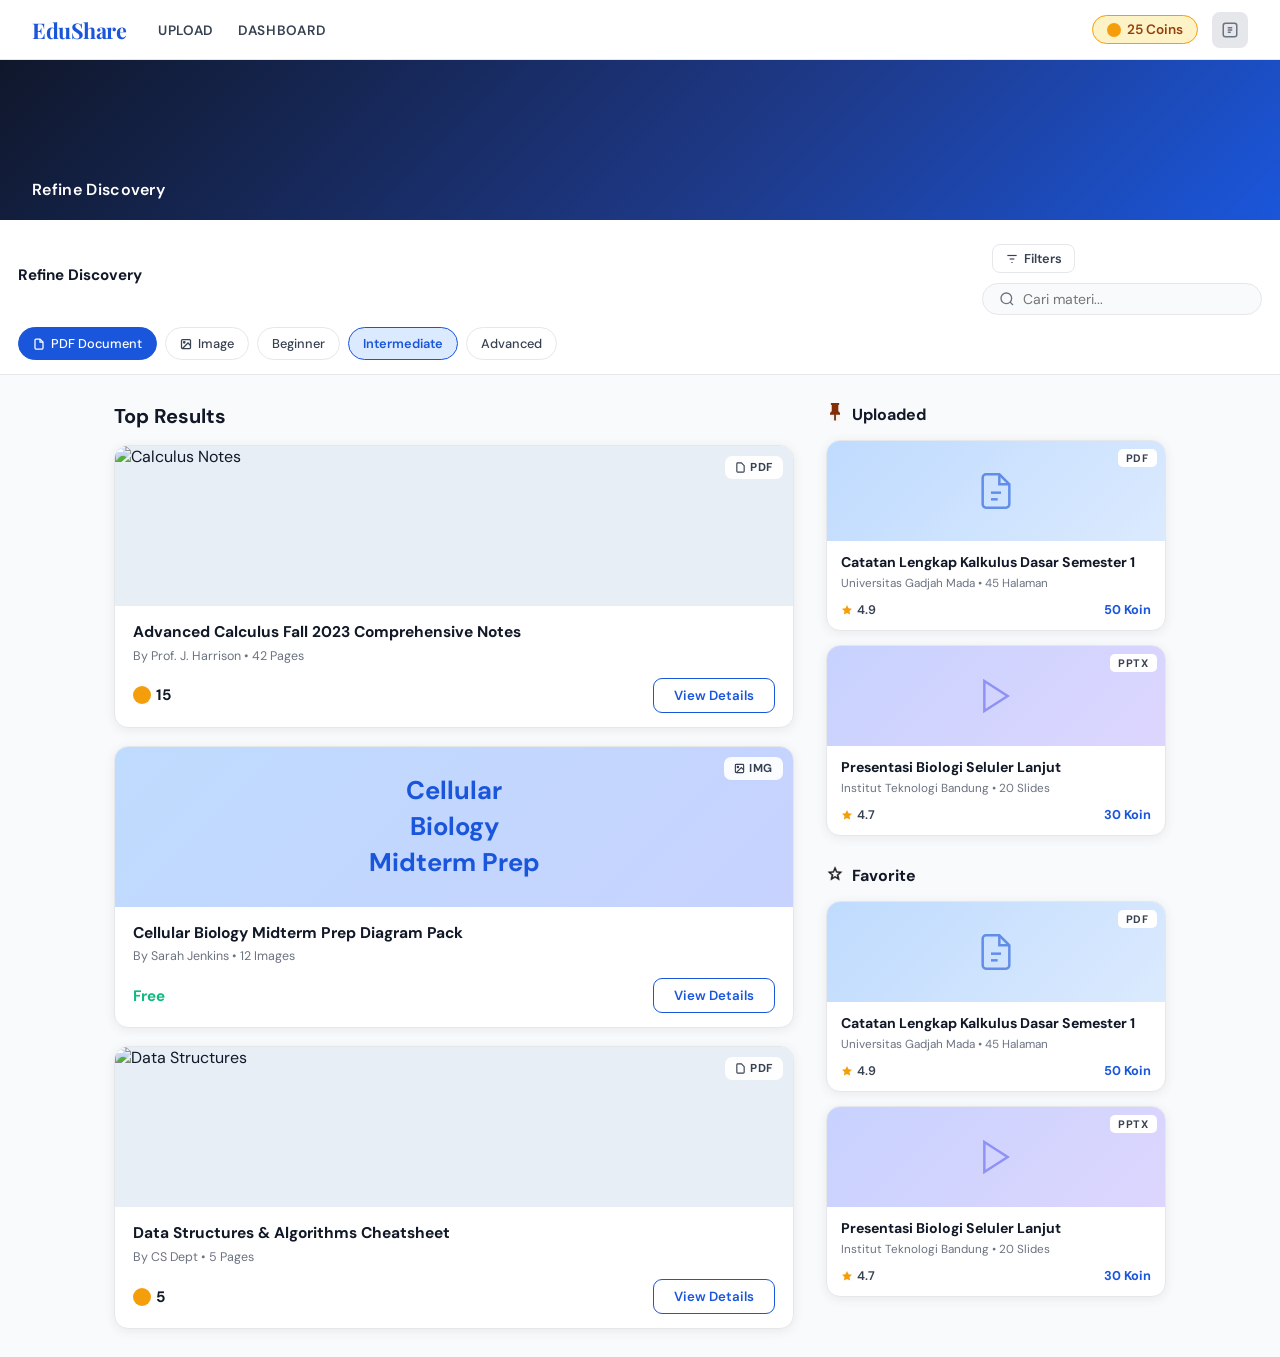
==== index.html @ bce912f8 "fixing file structure" ====
<!DOCTYPE html>
<html lang="id">
<head>
  <meta charset="UTF-8" />
  <meta name="viewport" content="width=device-width, initial-scale=1.0"/>
  <title>EduShare</title>
  <link href="https://fonts.googleapis.com/css2?family=DM+Sans:wght@400;500;600;700&family=Playfair+Display:wght@700&display=swap" rel="stylesheet"/>
  <link rel="stylesheet" href="./style/style.css"/>
  <script src="./script/main.js" defer></script>
</head>
<body>

<!--DESKTOP NAV-->

<nav class="desktop-nav">
  <span class="nav-logo">EduShare</span>
  <ul class="nav-links">
    <li><a href="upload.html">Upload</a></li>
    <li><a href="index.html">Dashboard</a></li>
  </ul>
  <div class="nav-right">
    <a href="topup.html" class="coin-badge text-decor-none">
        <div class="coin-dot"></div>
        <span id="nav-coins">25 Coins</span>
    </a>
    <div class="avatar">
      <svg width="18" height="18" fill="none" stroke="#6b7280" stroke-width="2" viewBox="0 0 24 24">
        <rect x="3" y="3" width="18" height="18" rx="3"/>
        <line x1="9" y1="9" x2="15" y2="9"/>
        <line x1="9" y1="12" x2="15" y2="12"/>
        <line x1="9" y1="15" x2="13" y2="15"/>
      </svg>
    </div>
  </div>
</nav>

<!--MOBILE HEADER-->
<header class="mobile-header">
  <span class="nav-logo">EduShare</span>
  <div class="coin-badge">
    <div class="coin-dot"></div>
    25 Coins
  </div>
</header>

<!--MOBILE SEARCH BAR-->
<div class="mobile-search-wrap">
  <div class="mobile-search-bar">
    <svg width="16" height="16" fill="none" stroke="currentColor" stroke-width="2" viewBox="0 0 24 24">
      <circle cx="11" cy="11" r="8"/><line x1="21" y1="21" x2="16.65" y2="16.65"/>
    </svg>
    <input type="text" placeholder="Search for notes, past papers, textbooks..." id="mobileSearch"/>
    <button class="search-go-btn" aria-label="Go">
      <svg width="16" height="16" fill="none" stroke="currentColor" stroke-width="2.5" viewBox="0 0 24 24">
        <line x1="5" y1="12" x2="19" y2="12"/>
        <polyline points="12 5 19 12 12 19"/>
      </svg>
    </button>
  </div>
</div>

<!-- HERO (desktop only)-->
<div class="hero desktop-only">
  <div class="hero-overlay"></div>
  <div class="hero-content">
    <h2>Refine Discovery</h2>
  </div>
</div>

<!--REFINE / FILTER SECTION-->
<div class="refine-section">
  <div class="refine-header">
    <span class="refine-title">Refine Discovery</span>
    <div class="flex-row">
      <button class="filters-btn m-10" id="filterToggleBtn" data-active="false">
        <svg width="14" height="14" fill="none" stroke="currentColor" stroke-width="2" viewBox="0 0 24 24">
          <line x1="4" y1="6" x2="20" y2="6"/>
          <line x1="8" y1="12" x2="16" y2="12"/>
          <line x1="11" y1="18" x2="13" y2="18"/>
        </svg>
        Filters
      </button>
      <div class="search-bar">
        <svg width="16" height="16" fill="none" stroke="currentColor" stroke-width="2" viewBox="0 0 24 24">
          <circle cx="11" cy="11" r="8"/><line x1="21" y1="21" x2="16.65" y2="16.65"/>
        </svg>
        <input type="text" placeholder="Cari materi..." id="desktopSearch"/>
      </div>
    </div>
  </div>
  <div class="filter-pills-wrap">
    <div class="filter-pills" id="filterPills">
      <button class="pill pill-filled" data-filter="pdf">
        <svg width="12" height="12" fill="none" stroke="currentColor" stroke-width="2.5" viewBox="0 0 24 24">
          <path d="M14 2H6a2 2 0 0 0-2 2v16a2 2 0 0 0 2 2h12a2 2 0 0 0 2-2V8z"/>
          <polyline points="14 2 14 8 20 8"/>
        </svg>
        PDF Document
      </button>
      <button class="pill pill-outline" data-filter="image">
        <svg width="12" height="12" fill="none" stroke="currentColor" stroke-width="2.5" viewBox="0 0 24 24">
          <rect x="3" y="3" width="18" height="18" rx="2"/>
          <circle cx="8.5" cy="8.5" r="1.5"/>
          <polyline points="21 15 16 10 5 21"/>
        </svg>
        Image
      </button>
      <button class="pill pill-outline" data-filter="beginner">Beginner</button>
      <button class="pill pill-active-outline" data-filter="intermediate">Intermediate</button>
      <button class="pill pill-outline" data-filter="advanced">Advanced</button>
    </div>
  </div>
</div>

<!--MAIN LAYOUT-->

<div class="layout">

  <!-- Main Results -->
  <div class="results-col">
    <h1 class="section-title">Top Results</h1>

    <div class="cards" id="cardsContainer">

      <!-- Card 1 -->
      <div class="card" data-type="pdf" data-level="intermediate">
        <div class="card-thumb">
          <img src="https://images.unsplash.com/photo-1635070041078-e363dbe005cb?w=600&q=60" alt="Calculus Notes"/>
          <span class="card-type-badge">
            <svg width="11" height="11" fill="none" stroke="currentColor" stroke-width="2.5" viewBox="0 0 24 24">
              <path d="M14 2H6a2 2 0 0 0-2 2v16a2 2 0 0 0 2 2h12a2 2 0 0 0 2-2V8z"/>
            </svg>
            PDF
          </span>
        </div>
        <div class="card-body">
          <div class="card-title">Advanced Calculus Fall 2023 Comprehensive Notes</div>
          <div class="card-meta">By Prof. J. Harrison • 42 Pages</div>
          <div class="card-footer">
            <div class="price-tag"><div class="dot"></div> 15</div>
            <button class="btn-view" onclick="viewDetail(this, 'Advanced Calculus Fall 2023 Comprehensive Notes')">View Details</button>
          </div>
        </div>
      </div>

      <!-- Card 2 -->
      <div class="card" data-type="image" data-level="beginner">
        <div class="card-thumb">
          <div class="card-thumb-placeholder">
            Cellular<br/>Biology<br/>Midterm Prep
          </div>
          <span class="card-type-badge">
            <svg width="11" height="11" fill="none" stroke="currentColor" stroke-width="2.5" viewBox="0 0 24 24">
              <rect x="3" y="3" width="18" height="18" rx="2"/>
              <circle cx="8.5" cy="8.5" r="1.5"/>
              <polyline points="21 15 16 10 5 21"/>
            </svg>
            IMG
          </span>
        </div>
        <div class="card-body">
          <div class="card-title">Cellular Biology Midterm Prep Diagram Pack</div>
          <div class="card-meta">By Sarah Jenkins • 12 Images</div>
          <div class="card-footer">
            <div class="price-free">Free</div>
            <button class="btn-view" onclick="viewDetail(this, 'Cellular Biology Midterm Prep Diagram Pack')">View Details</button>
          </div>
        </div>
      </div>

      <div class="card" data-type="pdf" data-level="advanced">
        <div class="card-thumb">
          <img src="https://images.unsplash.com/photo-1542903660-eedba2cda473?w=600&q=60" alt="Data Structures"/>
          <span class="card-type-badge">
            <svg width="11" height="11" fill="none" stroke="currentColor" stroke-width="2.5" viewBox="0 0 24 24">
              <path d="M14 2H6a2 2 0 0 0-2 2v16a2 2 0 0 0 2 2h12a2 2 0 0 0 2-2V8z"/>
            </svg>
            PDF
          </span>
        </div>
        <div class="card-body">
          <div class="card-title">Data Structures &amp; Algorithms Cheatsheet</div>
          <div class="card-meta">By CS Dept • 5 Pages</div>
          <div class="card-footer">
            <div class="price-tag"><div class="dot"></div> 5</div>
            <button class="btn-view" onclick="viewDetail(this, 'Data Structures & Algorithms Cheatsheet')">View Details</button>
          </div>
        </div>
      </div>

    </div>
  </div>

  <!-- Sidebar (desktop only) -->
  <div class="sidebar">

    <div> 
      <div class="sidebar-section-title"><span class="pin-icon"><img src="../img/pin.jpeg" alt="image icon"></span> Uploaded</div>
      <div class="sidebar-cards">

        <div class="s-card">
          <div class="s-card-thumb">
            <svg width="40" height="40" fill="none" stroke="currentColor" stroke-width="1.5" viewBox="0 0 24 24">
              <path d="M14 2H6a2 2 0 0 0-2 2v16a2 2 0 0 0 2 2h12a2 2 0 0 0 2-2V8z"/>
              <polyline points="14 2 14 8 20 8"/>
              <line x1="9" y1="13" x2="15" y2="13"/><line x1="9" y1="17" x2="13" y2="17"/>
            </svg>
            <span class="s-card-badge">PDF</span>
          </div>
          <div class="s-card-body">
            <div class="s-card-title">Catatan Lengkap Kalkulus Dasar Semester 1</div>
            <div class="s-card-meta">Universitas Gadjah Mada • 45 Halaman</div>
            <div class="s-card-footer">
              <div class="star-rating">
                <svg width="12" height="12" fill="currentColor" viewBox="0 0 24 24"><path d="M12 2l3.09 6.26L22 9.27l-5 4.87 1.18 6.88L12 17.77l-6.18 3.25L7 14.14 2 9.27l6.91-1.01L12 2z"/></svg>
                4.9
              </div>
              <span class="koin-price">50 Koin</span>
            </div>
          </div>
        </div>

        <div class="s-card">
          <div class="s-card-thumb" style="background:linear-gradient(135deg,#c7d2fe,#ddd6fe)">
            <svg width="40" height="40" fill="none" stroke="#6366f1" stroke-width="1.5" viewBox="0 0 24 24">
              <polygon points="5 3 19 12 5 21 5 3"/>
            </svg>
            <span class="s-card-badge">PPTX</span>
          </div>
          <div class="s-card-body">
            <div class="s-card-title">Presentasi Biologi Seluler Lanjut</div>
            <div class="s-card-meta">Institut Teknologi Bandung • 20 Slides</div>
            <div class="s-card-footer">
              <div class="star-rating">
                <svg width="12" height="12" fill="currentColor" viewBox="0 0 24 24"><path d="M12 2l3.09 6.26L22 9.27l-5 4.87 1.18 6.88L12 17.77l-6.18 3.25L7 14.14 2 9.27l6.91-1.01L12 2z"/></svg>
                4.7
              </div>
              <span class="koin-price">30 Koin</span>
            </div>
          </div>
        </div>

      </div>
    </div>

    <div>
      <div class="sidebar-section-title"><span class="star-icon">
        <img src="../img/star.png" alt="star">
      </span> Favorite</div>
      <div class="sidebar-cards">

        <div class="s-card">
          <div class="s-card-thumb">
            <svg width="40" height="40" fill="none" stroke="currentColor" stroke-width="1.5" viewBox="0 0 24 24">
              <path d="M14 2H6a2 2 0 0 0-2 2v16a2 2 0 0 0 2 2h12a2 2 0 0 0 2-2V8z"/>
              <polyline points="14 2 14 8 20 8"/>
              <line x1="9" y1="13" x2="15" y2="13"/><line x1="9" y1="17" x2="13" y2="17"/>
            </svg>
            <span class="s-card-badge">PDF</span>
          </div>
          <div class="s-card-body">
            <div class="s-card-title">Catatan Lengkap Kalkulus Dasar Semester 1</div>
            <div class="s-card-meta">Universitas Gadjah Mada • 45 Halaman</div>
            <div class="s-card-footer">
              <div class="star-rating">
                <svg width="12" height="12" fill="currentColor" viewBox="0 0 24 24"><path d="M12 2l3.09 6.26L22 9.27l-5 4.87 1.18 6.88L12 17.77l-6.18 3.25L7 14.14 2 9.27l6.91-1.01L12 2z"/></svg>
                4.9
              </div>
              <span class="koin-price">50 Koin</span>
            </div>
          </div>
        </div>

        <div class="s-card" data-product>
          <div class="s-card-thumb" style="background:linear-gradient(135deg,#c7d2fe,#ddd6fe)">
            <svg width="40" height="40" fill="none" stroke="#6366f1" stroke-width="1.5" viewBox="0 0 24 24">
              <polygon points="5 3 19 12 5 21 5 3"/>
            </svg>
            <span class="s-card-badge">PPTX</span>
          </div>
          <div class="s-card-body">
            <div class="s-card-title">Presentasi Biologi Seluler Lanjut</div>
            <div class="s-card-meta">Institut Teknologi Bandung • 20 Slides</div>
            <div class="s-card-footer">
              <div class="star-rating">
                <svg width="12" height="12" fill="currentColor" viewBox="0 0 24 24"><path d="M12 2l3.09 6.26L22 9.27l-5 4.87 1.18 6.88L12 17.77l-6.18 3.25L7 14.14 2 9.27l6.91-1.01L12 2z"/></svg>
                4.7
              </div>
              <span class="koin-price">30 Koin</span>
            </div>
          </div>
        </div>

      </div>
    </div>

  </div>
</div>

<!--MOBILE BOTTOM NAV-->
<nav class="bottom-nav">
  <button class="bottom-nav-btn active" aria-label="Home">
    <svg width="22" height="22" fill="none" stroke="currentColor" stroke-width="2" viewBox="0 0 24 24">
      <path d="M3 9l9-7 9 7v11a2 2 0 0 1-2 2H5a2 2 0 0 1-2-2z"/>
      <polyline points="9 22 9 12 15 12 15 22"/>
    </svg>
  </button>
  <button class="bottom-nav-btn" aria-label="Upload">
    <svg width="22" height="22" fill="none" stroke="currentColor" stroke-width="2" viewBox="0 0 24 24">
      <path d="M21 15v4a2 2 0 0 1-2 2H5a2 2 0 0 1-2-2v-4"/>
      <polyline points="17 8 12 3 7 8"/>
      <line x1="12" y1="3" x2="12" y2="15"/>
    </svg>
  </button>
  <button class="bottom-nav-btn" aria-label="Search">
    <svg width="22" height="22" fill="none" stroke="currentColor" stroke-width="2" viewBox="0 0 24 24">
      <circle cx="11" cy="11" r="8"/>
      <line x1="21" y1="21" x2="16.65" y2="16.65"/>
    </svg>
  </button>
</nav>

</body>
</html>
---- style/style.css ----
/*RESET & CSS VARIABLES*/

*, *::before, *::after { box-sizing: border-box; margin: 0; padding: 0; }

:root {
  --blue-primary: #1a56db;
  --blue-dark:    #1e3a8a;
  --blue-light:   #dbeafe;
  --gold:         #f59e0b;
  --gold-light:   #fef3c7;
  --text-dark:    #111827;
  --text-mid:     #374151;
  --text-muted:   #6b7280;
  --border:       #e5e7eb;
  --bg:           #f9fafb;
  --white:        #ffffff;
  --green:        #10b981;
  --card-shadow:  0 2px 12px rgba(0,0,0,0.07);
  --radius:       14px;
}

body {
  font-family: 'DM Sans', sans-serif;
  background: var(--bg);
  color: var(--text-dark);
  min-height: 100vh;
}

html {
  -webkit-text-size-adjust: 100%;
}

::-webkit-scrollbar { width: 6px; }
::-webkit-scrollbar-track { background: transparent; }
::-webkit-scrollbar-thumb { background: var(--border); border-radius: 99px; }

.text-decor-none{
  text-decoration: none;
}

/*DESKTOP NAV*/
.desktop-nav {
  background: var(--white);
  border-bottom: 1px solid var(--border);
  display: flex;
  align-items: center;
  padding: 0 32px;
  height: 60px;
  gap: 32px;
  position: sticky;
  top: 0;
  z-index: 100;
}

.nav-logo {
  font-family: 'Playfair Display', serif;
  font-size: 1.35rem;
  color: var(--blue-primary);
  font-weight: 700;
  letter-spacing: -0.5px;
  cursor: pointer;
}

.nav-links {
  display: flex;
  gap: 24px;
  list-style: none;
  flex: 1;
}
.nav-links a {
  text-decoration: none;
  font-size: 0.85rem;
  font-weight: 600;
  letter-spacing: 0.05em;
  color: var(--text-mid);
  text-transform: uppercase;
  transition: color 0.2s;
}
.nav-links a:hover { color: var(--blue-primary); }

.nav-right {
  display: flex;
  align-items: center;
  gap: 14px;
}
.w-15{
  width: 15px ;
}

.h-15{
  height: 15px;
}

/* desktop search */
.search-bar {
  display: flex;
  align-items: center;
  background: var(--bg);
  border: 1px solid var(--border);
  border-radius: 50px;
  padding: 6px 16px;
  gap: 8px;
  width: 280px;
  transition: border-color 0.2s;
}
.search-bar:focus-within { border-color: var(--blue-primary); }
.search-bar input {
  border: none;
  background: transparent;
  outline: none;
  font-size: 0.875rem;
  color: var(--text-dark);
  width: 100%;
  font-family: inherit;
}
.search-bar svg { color: var(--text-muted); flex-shrink: 0; }

/* coin badge */
.coin-badge {
  display: flex;
  align-items: center;
  gap: 6px;
  background: var(--gold-light);
  border: 1px solid var(--gold);
  border-radius: 50px;
  padding: 5px 14px;
  font-size: 0.85rem;
  font-weight: 600;
  color: #92400e;
  cursor: pointer;
  white-space: nowrap;
}
.coin-dot {
  width: 14px; height: 14px;
  background: var(--gold);
  border-radius: 50%;
  flex-shrink: 0;
}

.flex-row{
  flex-direction: row;
  justify-items: end;
}

.gap-50{
  gap: 50px;
}

.p-20{
  padding: 20px;
}
.m-10{
  margin: 10px;
}

.avatar {
  width: 36px; height: 36px;
  background: var(--border);
  border-radius: 8px;
  display: flex; align-items: center; justify-content: center;
  cursor: pointer;
  transition: background 0.2s;
  flex-shrink: 0;
}
.avatar:hover { background: var(--blue-light); }

/* ══════════════════════════════════════
   MOBILE HEADER (hidden on desktop)
══════════════════════════════════════ */
.mobile-header {
  display: none;
  align-items: center;
  justify-content: space-between;
  padding: 14px 18px;
  background: var(--white);
  border-bottom: 1px solid var(--border);
  position: sticky;
  top: 0;
  z-index: 100;
}

/* ══════════════════════════════════════
   MOBILE SEARCH BAR (hidden on desktop)
══════════════════════════════════════ */
.mobile-search-wrap {
  display: none;
  padding: 14px 18px;
  background: var(--white);
  border-bottom: 1px solid var(--border);
}
.mobile-search-bar {
  display: flex;
  align-items: center;
  background: var(--bg);
  border: 1.5px solid var(--border);
  border-radius: 12px;
  padding: 10px 14px;
  gap: 10px;
  transition: border-color 0.2s;
}
.mobile-search-bar:focus-within { border-color: var(--blue-primary); }
.mobile-search-bar svg { color: var(--text-muted); flex-shrink: 0; }
.mobile-search-bar input {
  flex: 1;
  border: none;
  background: transparent;
  outline: none;
  font-size: 0.9rem;
  color: var(--text-dark);
  font-family: inherit;
}
.mobile-search-bar input::placeholder { color: var(--text-muted); }

.search-go-btn {
  width: 34px; height: 34px;
  background: var(--blue-primary);
  border: none;
  border-radius: 9px;
  display: flex; align-items: center; justify-content: center;
  cursor: pointer;
  flex-shrink: 0;
  color: var(--white);
  transition: background 0.2s;
}
.search-go-btn:hover { background: var(--blue-dark); }

/* ══════════════════════════════════════
   HERO (desktop only)
══════════════════════════════════════ */
.hero {
  position: relative;
  height: 160px;
  background: linear-gradient(135deg, #0f172a 0%, #1e3a8a 60%, #1a56db 100%);
  overflow: hidden;
  display: flex;
  align-items: flex-end;
  padding: 20px 32px;
}
.hero-overlay {
  position: absolute; inset: 0;
  background: url('https://images.unsplash.com/photo-1456513080510-7bf3a84b82f8?w=1200&q=60') center/cover no-repeat;
  opacity: 0.18;
  mix-blend-mode: luminosity;
}
.hero-content { position: relative; z-index: 1; }
.hero h2 {
  color: var(--white);
  font-size: 1rem;
  font-weight: 600;
  letter-spacing: 0.02em;
}

/* ══════════════════════════════════════
   REFINE SECTION
══════════════════════════════════════ */
.refine-section {
  background: var(--white);
  border-bottom: 1px solid var(--border);
  padding: 14px 18px 0;
}
.refine-header {
  display: flex;
  align-items: center;
  justify-content: space-between;
  margin-bottom: 12px;
}
.refine-title {
  font-size: 0.95rem;
  font-weight: 700;
  color: var(--text-dark);
}
.filters-btn {
  display: flex;
  align-items: center;
  gap: 5px;
  padding: 5px 12px;
  border: 1.5px solid var(--border);
  border-radius: 8px;
  background: transparent;
  font-size: 0.8rem;
  font-weight: 600;
  color: var(--text-mid);
  cursor: pointer;
  transition: all 0.2s;
  font-family: inherit;
}
.filters-btn:hover,
.filters-btn[data-active="true"] {
  border-color: var(--blue-primary);
  color: var(--blue-primary);
  background: var(--blue-light);
}

/* pills scroll container */
.filter-pills-wrap {
  overflow-x: auto;
  -webkit-overflow-scrolling: touch;
  scrollbar-width: none;
  padding-bottom: 14px;
}
.filter-pills-wrap::-webkit-scrollbar { display: none; }

.filter-pills {
  display: flex;
  gap: 8px;
  width: max-content;
}

.pill {
  display: flex;
  align-items: center;
  gap: 6px;
  padding: 7px 14px;
  border-radius: 50px;
  font-size: 0.8rem;
  font-weight: 500;
  cursor: pointer;
  border: 1.5px solid transparent;
  transition: all 0.2s;
  user-select: none;
  white-space: nowrap;
  font-family: inherit;
}
.pill-outline {
  background: var(--white);
  border-color: var(--border);
  color: var(--text-mid);
}
.pill-outline:hover {
  border-color: var(--blue-primary);
  color: var(--blue-primary);
}
.pill-filled {
  background: var(--blue-primary);
  border-color: var(--blue-primary);
  color: var(--white);
}
.pill-filled:hover { background: var(--blue-dark); }
.pill-active-outline {
  background: var(--blue-light);
  border-color: var(--blue-primary);
  color: var(--blue-primary);
  font-weight: 600;
}

/* ══════════════════════════════════════
   MAIN LAYOUT (desktop: 2-col)
══════════════════════════════════════ */
.layout {
  display: grid;
  grid-template-columns: 1fr 340px;
  gap: 32px;
  max-width: 1100px;
  margin: 28px auto;
  padding: 0 24px;
}

/* ══════════════════════════════════════
   RESULTS COLUMN
══════════════════════════════════════ */
.section-title {
  font-size: 1.25rem;
  font-weight: 700;
  margin-bottom: 16px;
  color: var(--text-dark);
}

.cards { display: flex; flex-direction: column; gap: 18px; }

.card {
  background: var(--white);
  border: 1px solid var(--border);
  border-radius: var(--radius);
  overflow: hidden;
  box-shadow: var(--card-shadow);
  transition: box-shadow 0.22s, transform 0.22s;
  cursor: pointer;
}
.card:hover {
  box-shadow: 0 8px 28px rgba(26,86,219,0.12);
  transform: translateY(-2px);
}

.card-thumb {
  position: relative;
  height: 160px;
  overflow: hidden;
  background: #e8eef5;
}
.card-thumb img {
  width: 100%; height: 100%;
  object-fit: cover;
  transition: transform 0.4s ease;
}
.card:hover .card-thumb img { transform: scale(1.04); }

.card-thumb-placeholder {
  width: 100%; height: 100%;
  display: flex;
  align-items: center;
  justify-content: center;
  font-size: 1.6rem;
  font-weight: 700;
  color: var(--blue-primary);
  background: linear-gradient(135deg, #bfdbfe 0%, #c7d2fe 100%);
  text-align: center;
  line-height: 1.4;
}

.card-type-badge {
  position: absolute;
  top: 10px; right: 10px;
  background: rgba(255,255,255,0.92);
  backdrop-filter: blur(4px);
  border-radius: 7px;
  padding: 4px 10px;
  font-size: 0.72rem;
  font-weight: 700;
  color: var(--text-mid);
  letter-spacing: 0.06em;
  display: flex; align-items: center; gap: 4px;
}

.card-body { padding: 16px 18px 14px; }

.card-title {
  font-size: 0.97rem;
  font-weight: 700;
  color: var(--text-dark);
  margin-bottom: 4px;
  line-height: 1.4;
}
.card-meta {
  font-size: 0.78rem;
  color: var(--text-muted);
  margin-bottom: 14px;
}
.card-footer {
  display: flex;
  align-items: center;
  justify-content: space-between;
}
.price-tag {
  display: flex;
  align-items: center;
  gap: 5px;
  font-size: 0.95rem;
  font-weight: 700;
  color: var(--text-dark);
}
.price-tag .dot {
  width: 18px; height: 18px;
  background: var(--gold);
  border-radius: 50%;
}
.price-free { color: var(--green); font-weight: 700; font-size: 0.95rem; }

.btn-view {
  padding: 8px 20px;
  border: 1.5px solid var(--blue-primary);
  border-radius: 9px;
  background: transparent;
  color: var(--blue-primary);
  font-size: 0.83rem;
  font-weight: 600;
  cursor: pointer;
  transition: all 0.2s;
  font-family: inherit;
}
.btn-view:hover {
  background: var(--blue-primary);
  color: var(--white);
}

/* ══════════════════════════════════════
   SIDEBAR (desktop only)
══════════════════════════════════════ */
.sidebar { display: flex; flex-direction: column; gap: 28px; }

.sidebar-section-title {
  display: flex;
  align-items: center;
  gap: 8px;
  font-size: 1rem;
  font-weight: 700;
  margin-bottom: 14px;
  color: var(--text-dark);
}

.pin-icon img{
  width: 18px;
  height: 18px;
  object-fit: contain;
}
.star-icon img{
  width: 18px;
  height: 18px;
  object-fit: contain;
}

.sidebar-cards { display: flex; flex-direction: column; gap: 14px; }

.s-card {
  background: var(--white);
  border: 1px solid var(--border);
  border-radius: var(--radius);
  overflow: hidden;
  box-shadow: var(--card-shadow);
  cursor: pointer;
  transition: box-shadow 0.2s, transform 0.2s;
}
.s-card:hover {
  box-shadow: 0 6px 20px rgba(26,86,219,0.11);
  transform: translateY(-2px);
}
.s-card-thumb {
  height: 100px;
  background: linear-gradient(135deg, #bfdbfe, #dbeafe);
  display: flex; align-items: center; justify-content: center;
  position: relative;
}
.s-card-thumb svg { color: var(--blue-primary); opacity: 0.6; }
.s-card-badge {
  position: absolute; top: 8px; right: 8px;
  background: var(--white);
  border-radius: 5px;
  padding: 2px 8px;
  font-size: 0.68rem;
  font-weight: 700;
  color: var(--text-mid);
  letter-spacing: 0.07em;
}
.s-card-body { padding: 12px 14px; }
.s-card-title {
  font-size: 0.88rem;
  font-weight: 700;
  color: var(--text-dark);
  margin-bottom: 3px;
  line-height: 1.35;
}
.s-card-meta {
  font-size: 0.73rem;
  color: var(--text-muted);
  margin-bottom: 10px;
}
.s-card-footer {
  display: flex;
  align-items: center;
  justify-content: space-between;
}
.star-rating {
  display: flex; align-items: center; gap: 4px;
  font-size: 0.78rem;
  font-weight: 600;
  color: var(--text-mid);
}
.star-rating svg { color: var(--gold); }
.koin-price {
  font-size: 0.8rem;
  font-weight: 700;
  color: var(--blue-primary);
}

/* ══════════════════════════════════════
   MOBILE BOTTOM NAV (hidden on desktop)
══════════════════════════════════════ */
.bottom-nav {
  display: none;
  position: fixed;
  bottom: 0; left: 0; right: 0;
  height: 64px;
  background: var(--white);
  border-top: 1px solid var(--border);
  align-items: center;
  justify-content: space-around;
  z-index: 200;
  padding: 0 8px;
}
.bottom-nav-btn {
  display: flex;
  flex-direction: column;
  align-items: center;
  justify-content: center;
  flex: 1;
  height: 100%;
  background: none;
  border: none;
  cursor: pointer;
  color: var(--text-muted);
  transition: color 0.2s;
}
.bottom-nav-btn.active { color: var(--blue-primary); }
.bottom-nav-btn:hover  { color: var(--blue-primary); }

/* ══════════════════════════════════════
   ANIMATIONS
══════════════════════════════════════ */
@keyframes fadeUp {
  from { opacity: 0; transform: translateY(14px); }
  to   { opacity: 1; transform: translateY(0); }
}
.card  { animation: fadeUp 0.4s ease both; }
.s-card{ animation: fadeUp 0.4s ease both; }
.card:nth-child(1)  { animation-delay: 0.05s; }
.card:nth-child(2)  { animation-delay: 0.12s; }
.card:nth-child(3)  { animation-delay: 0.19s; }
.s-card:nth-child(1){ animation-delay: 0.08s; }
.s-card:nth-child(2){ animation-delay: 0.15s; }

/* ══════════════════════════════════════
   RESPONSIVE — TABLET
══════════════════════════════════════ */
@media (max-width: 900px) {
  .layout {
    grid-template-columns: 1fr;
  }
  .sidebar { display: none; }
}

/* ══════════════════════════════════════
   RESPONSIVE — MOBILE  (≤ 640px)
══════════════════════════════════════ */
@media (max-width: 640px) {

  /* swap nav */
  .desktop-nav  { display: none; }
  .mobile-header{ display: flex; }
  .mobile-search-wrap { display: block; }

  /* hide desktop hero */
  .desktop-only { display: none !important; }

  /* refine section */
  .refine-section {
    padding: 14px 18px 0;
  }

  /* layout */
  .layout {
    margin: 16px 0 90px; /* leave room for bottom nav */
    padding: 0 16px;
    gap: 0;
  }

  /* section title */
  .section-title {
    font-size: 1.15rem;
    margin-bottom: 14px;
  }

  /* cards: full-width, tighter */
  .cards { gap: 16px; }

  .card-thumb { height: 180px; }

  .card-thumb-placeholder { font-size: 1.4rem; }

  .card-body { padding: 14px 16px 12px; }

  .card-title { font-size: 0.95rem; }

  /* bottom nav */
  .bottom-nav { display: flex; }

  /* pill styling on mobile: lighter background */
  .pill-outline {
    background: var(--bg);
    border-color: var(--border);
    color: var(--text-mid);
  }

  .pill-filled {
    background: var(--blue-primary);
    border-color: var(--blue-primary);
    color: var(--white);
  }
}
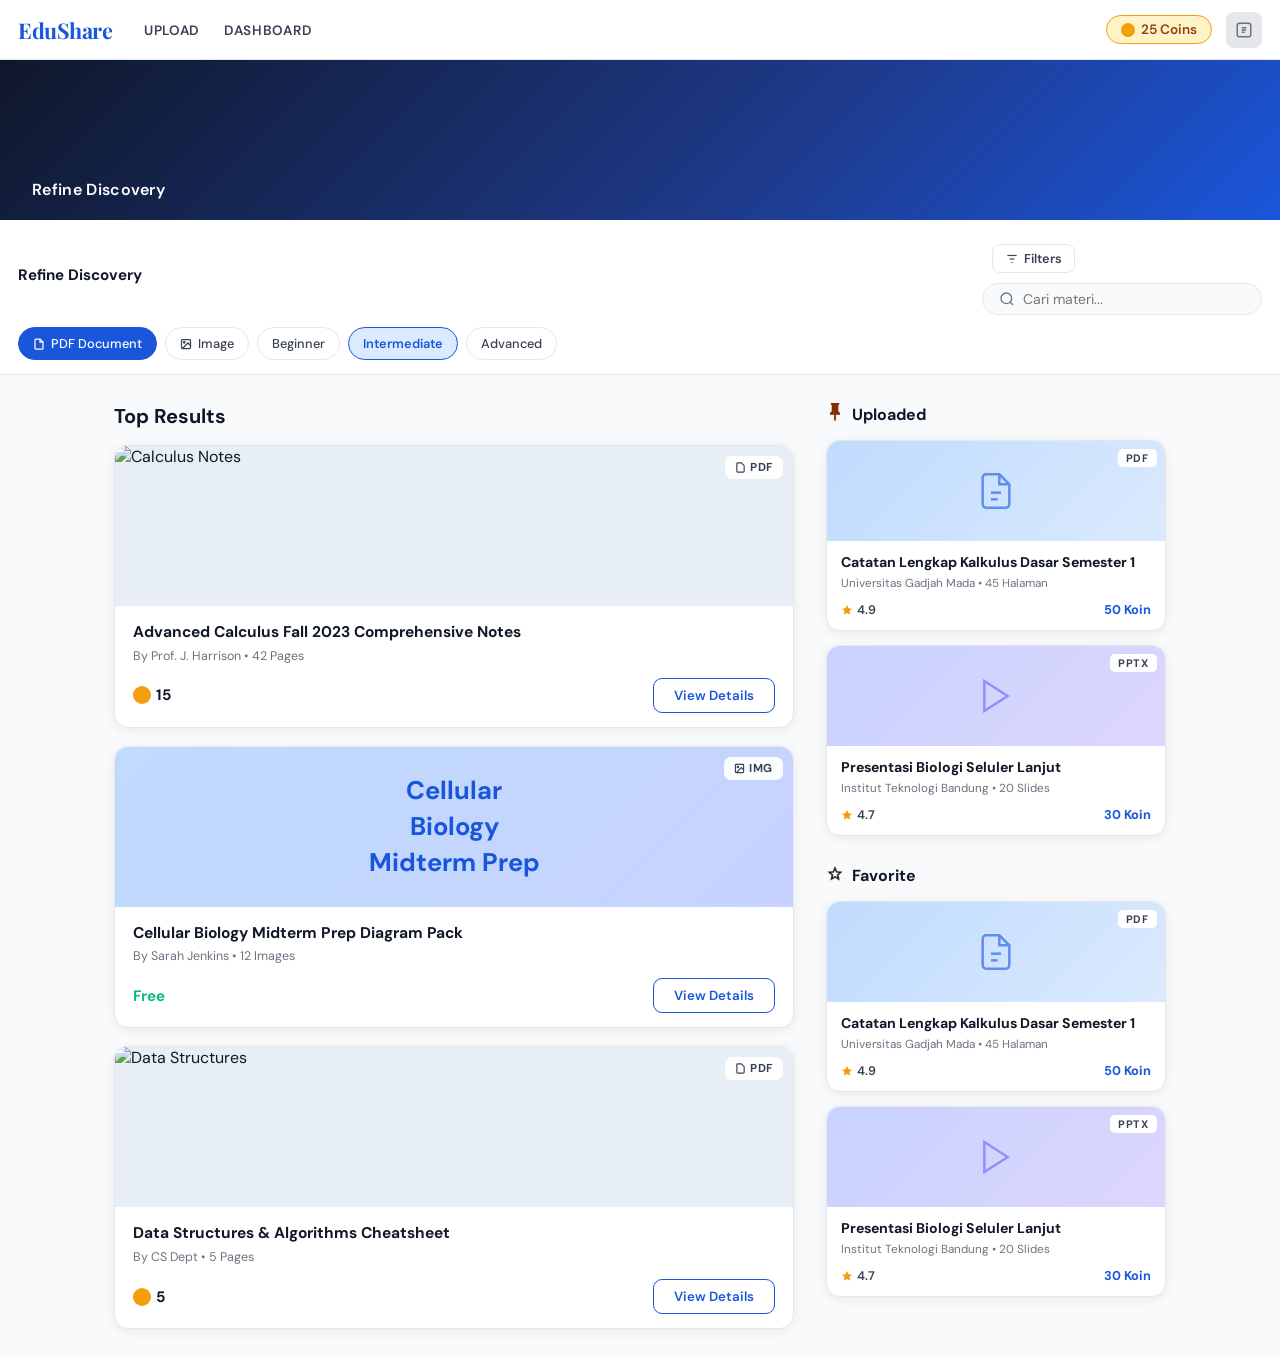
==== commit 238560b2: "fix feat (navbar) : layouting navbar" ====
--- a/index.html
+++ b/index.html
@@ -36,11 +36,11 @@
 
 <!--MOBILE HEADER-->
 <header class="mobile-header">
-  <span class="nav-logo">EduShare</span>
-  <div class="coin-badge">
+  <a href="index.html" class="nav-logo text-decor-none">EduShare</a>
+  <a class="coin-badge text-decor-none" href="topup.html">
     <div class="coin-dot"></div>
-    25 Coins
-  </div>
+    <p>25 Coins</p>
+  </a>
 </header>
 
 <!--MOBILE SEARCH BAR-->
@@ -195,7 +195,7 @@
   <div class="sidebar">
 
     <div> 
-      <div class="sidebar-section-title"><span class="pin-icon"><img src="../img/pin.jpeg" alt="image icon"></span> Uploaded</div>
+      <div class="sidebar-section-title"><span class="pin-icon"><img src="./img/pin.jpeg" alt="image icon"></span> Uploaded</div>
       <div class="sidebar-cards">
 
         <div class="s-card">
@@ -245,7 +245,7 @@
 
     <div>
       <div class="sidebar-section-title"><span class="star-icon">
-        <img src="../img/star.png" alt="star">
+        <img src="./img/star.png" alt="star">
       </span> Favorite</div>
       <div class="sidebar-cards">
 
@@ -299,25 +299,23 @@
 
 <!--MOBILE BOTTOM NAV-->
 <nav class="bottom-nav">
-  <button class="bottom-nav-btn active" aria-label="Home">
+  <a href="index.html" class="bottom-nav-btn">
+    <button class="bottom-nav-btn active" aria-label="Home" onclick="">
     <svg width="22" height="22" fill="none" stroke="currentColor" stroke-width="2" viewBox="0 0 24 24">
       <path d="M3 9l9-7 9 7v11a2 2 0 0 1-2 2H5a2 2 0 0 1-2-2z"/>
       <polyline points="9 22 9 12 15 12 15 22"/>
     </svg>
   </button>
-  <button class="bottom-nav-btn" aria-label="Upload">
+  </a>
+  <a href="upload.html" class="bottom-nav-btn">
+      <button class="bottom-nav-btn" aria-label="Upload">
     <svg width="22" height="22" fill="none" stroke="currentColor" stroke-width="2" viewBox="0 0 24 24">
       <path d="M21 15v4a2 2 0 0 1-2 2H5a2 2 0 0 1-2-2v-4"/>
       <polyline points="17 8 12 3 7 8"/>
       <line x1="12" y1="3" x2="12" y2="15"/>
     </svg>
   </button>
-  <button class="bottom-nav-btn" aria-label="Search">
-    <svg width="22" height="22" fill="none" stroke="currentColor" stroke-width="2" viewBox="0 0 24 24">
-      <circle cx="11" cy="11" r="8"/>
-      <line x1="21" y1="21" x2="16.65" y2="16.65"/>
-    </svg>
-  </button>
+  </a>
 </nav>
 
 </body>
--- a/style/style.css
+++ b/style/style.css
@@ -44,7 +44,7 @@
   border-bottom: 1px solid var(--border);
   display: flex;
   align-items: center;
-  padding: 0 32px;
+  padding: 14px 18px;
   height: 60px;
   gap: 32px;
   position: sticky;
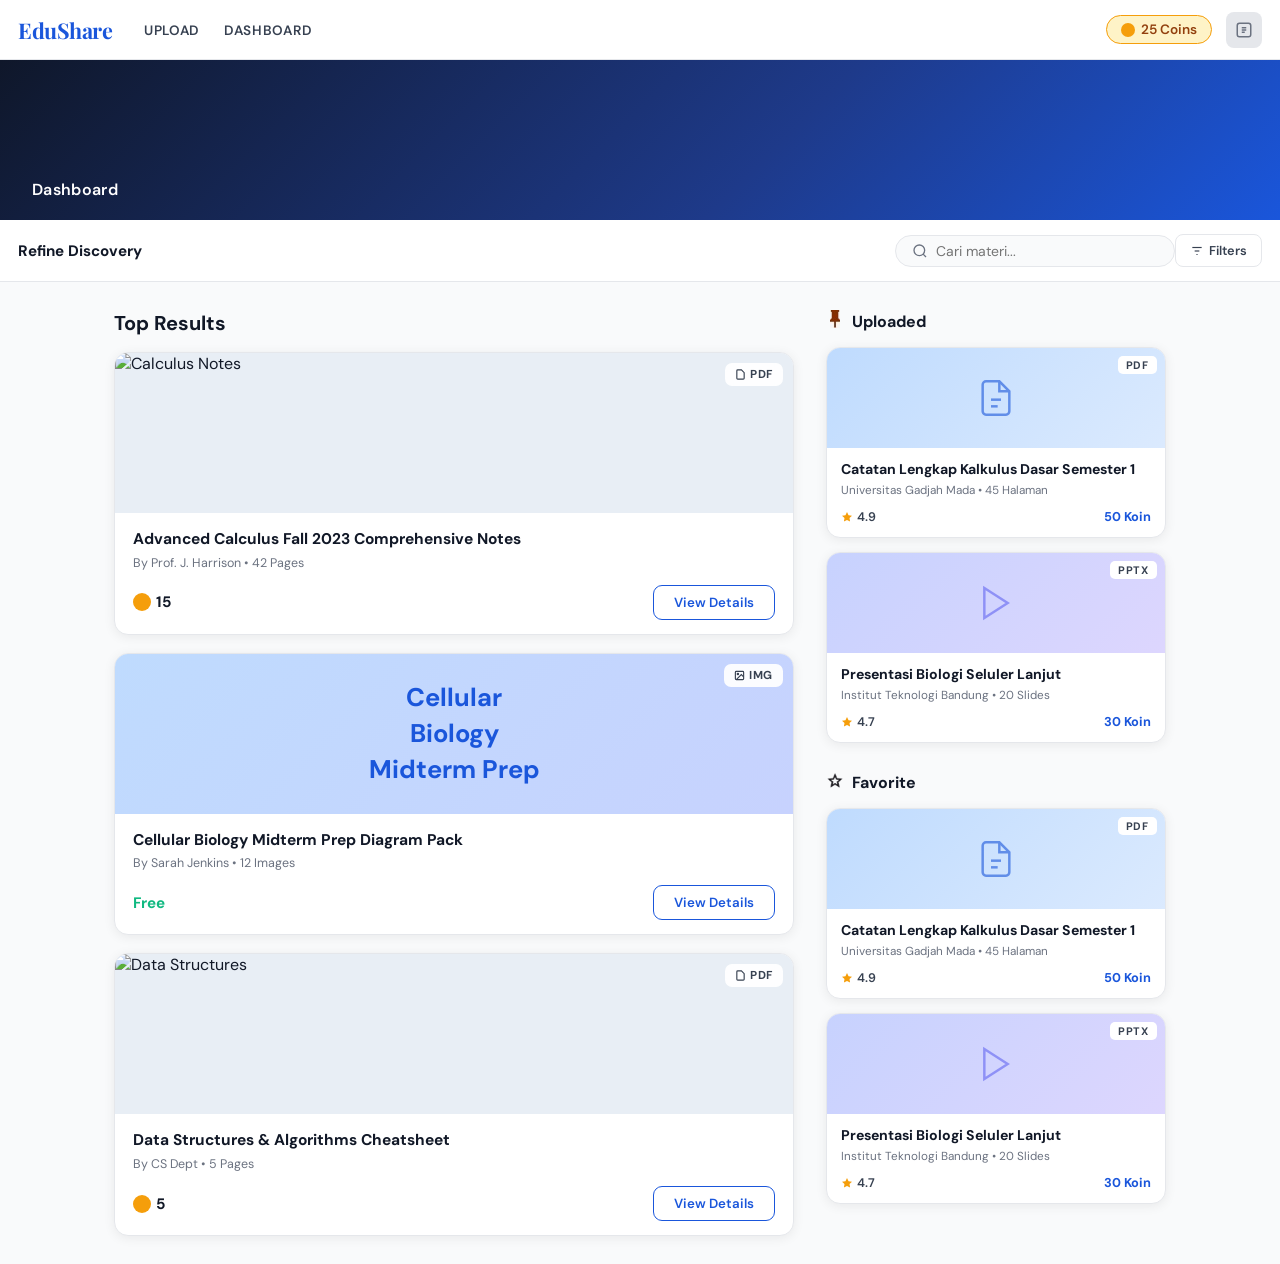
==== commit c53834ca: "update feat (pop up message) : implementing pop up message" ====
--- a/index.html
+++ b/index.html
@@ -11,7 +11,6 @@
 <body>
 
 <!--DESKTOP NAV-->
-
 <nav class="desktop-nav">
   <span class="nav-logo">EduShare</span>
   <ul class="nav-links">
@@ -34,36 +33,19 @@
   </div>
 </nav>
 
-<!--MOBILE HEADER-->
 <header class="mobile-header">
   <a href="index.html" class="nav-logo text-decor-none">EduShare</a>
   <a class="coin-badge text-decor-none" href="topup.html">
     <div class="coin-dot"></div>
-    <p>25 Coins</p>
+    <p id="mobile-nav-coins">25 Coins</p>
   </a>
 </header>
-
-<!--MOBILE SEARCH BAR-->
-<div class="mobile-search-wrap">
-  <div class="mobile-search-bar">
-    <svg width="16" height="16" fill="none" stroke="currentColor" stroke-width="2" viewBox="0 0 24 24">
-      <circle cx="11" cy="11" r="8"/><line x1="21" y1="21" x2="16.65" y2="16.65"/>
-    </svg>
-    <input type="text" placeholder="Search for notes, past papers, textbooks..." id="mobileSearch"/>
-    <button class="search-go-btn" aria-label="Go">
-      <svg width="16" height="16" fill="none" stroke="currentColor" stroke-width="2.5" viewBox="0 0 24 24">
-        <line x1="5" y1="12" x2="19" y2="12"/>
-        <polyline points="12 5 19 12 12 19"/>
-      </svg>
-    </button>
-  </div>
-</div>
 
 <!-- HERO (desktop only)-->
 <div class="hero desktop-only">
   <div class="hero-overlay"></div>
   <div class="hero-content">
-    <h2>Refine Discovery</h2>
+    <h2>Dashboard</h2>
   </div>
 </div>
 
@@ -72,58 +54,99 @@
   <div class="refine-header">
     <span class="refine-title">Refine Discovery</span>
     <div class="flex-row">
-      <button class="filters-btn m-10" id="filterToggleBtn" data-active="false">
-        <svg width="14" height="14" fill="none" stroke="currentColor" stroke-width="2" viewBox="0 0 24 24">
-          <line x1="4" y1="6" x2="20" y2="6"/>
-          <line x1="8" y1="12" x2="16" y2="12"/>
-          <line x1="11" y1="18" x2="13" y2="18"/>
-        </svg>
-        Filters
-      </button>
       <div class="search-bar">
         <svg width="16" height="16" fill="none" stroke="currentColor" stroke-width="2" viewBox="0 0 24 24">
           <circle cx="11" cy="11" r="8"/><line x1="21" y1="21" x2="16.65" y2="16.65"/>
         </svg>
-        <input type="text" placeholder="Cari materi..." id="desktopSearch"/>
-      </div>
-    </div>
-  </div>
-  <div class="filter-pills-wrap">
-    <div class="filter-pills" id="filterPills">
-      <button class="pill pill-filled" data-filter="pdf">
-        <svg width="12" height="12" fill="none" stroke="currentColor" stroke-width="2.5" viewBox="0 0 24 24">
-          <path d="M14 2H6a2 2 0 0 0-2 2v16a2 2 0 0 0 2 2h12a2 2 0 0 0 2-2V8z"/>
-          <polyline points="14 2 14 8 20 8"/>
-        </svg>
-        PDF Document
-      </button>
-      <button class="pill pill-outline" data-filter="image">
-        <svg width="12" height="12" fill="none" stroke="currentColor" stroke-width="2.5" viewBox="0 0 24 24">
-          <rect x="3" y="3" width="18" height="18" rx="2"/>
-          <circle cx="8.5" cy="8.5" r="1.5"/>
-          <polyline points="21 15 16 10 5 21"/>
-        </svg>
-        Image
-      </button>
-      <button class="pill pill-outline" data-filter="beginner">Beginner</button>
-      <button class="pill pill-active-outline" data-filter="intermediate">Intermediate</button>
-      <button class="pill pill-outline" data-filter="advanced">Advanced</button>
-    </div>
-  </div>
+        <input type="text" placeholder="Cari materi..." id="mobileSearch"/>
+      </div>
+      <div class="filter-btn-wrap">
+        <button class="filters-btn" id="filterToggleBtn">
+          <svg width="14" height="14" fill="none" stroke="currentColor" stroke-width="2" viewBox="0 0 24 24">
+            <line x1="4" y1="6" x2="20" y2="6"/>
+            <line x1="8" y1="12" x2="16" y2="12"/>
+            <line x1="11" y1="18" x2="13" y2="18"/>
+          </svg>
+          Filters
+          <span class="filter-count" id="filterCount"></span>
+        </button>
+
+        <!-- FILTER OVERLAY BACKDROP -->
+        <div class="overlay-backdrop" id="overlayBackdrop"></div>
+
+        <!-- FILTER PANEL (desktop: dropdown / mobile: bottom sheet) -->
+        <div class="filter-panel" id="filterPanel">
+          <div class="panel-handle"></div>
+          <div class="panel-header">
+            <span class="panel-title">Filter Materi</span>
+            <button class="panel-close" id="filterCloseBtn" aria-label="Tutup filter">
+              <svg width="16" height="16" fill="none" stroke="currentColor" stroke-width="2.5" viewBox="0 0 24 24">
+                <line x1="18" y1="6" x2="6" y2="18"/>
+                <line x1="6" y1="6" x2="18" y2="18"/>
+              </svg>
+            </button>
+          </div>
+
+          <div class="filter-group">
+            <div class="filter-group-label">Tipe File</div>
+            <div class="filter-chips" id="typeChips">
+              <button class="chip" data-filter="pdf" data-group="type">
+                <svg width="12" height="12" fill="none" stroke="currentColor" stroke-width="2.5" viewBox="0 0 24 24">
+                  <path d="M14 2H6a2 2 0 0 0-2 2v16a2 2 0 0 0 2 2h12a2 2 0 0 0 2-2V8z"/>
+                  <polyline points="14 2 14 8 20 8"/>
+                </svg>
+                PDF Document
+              </button>
+              <button class="chip" data-filter="image" data-group="type">
+                <svg width="12" height="12" fill="none" stroke="currentColor" stroke-width="2.5" viewBox="0 0 24 24">
+                  <rect x="3" y="3" width="18" height="18" rx="2"/>
+                  <circle cx="8.5" cy="8.5" r="1.5"/>
+                  <polyline points="21 15 16 10 5 21"/>
+                </svg>
+                Image
+              </button>
+            </div>
+          </div>
+
+          <div class="filter-group">
+            <div class="filter-group-label">Difficulty</div>
+            <div class="filter-chips" id="levelChips">
+              <button class="chip" data-filter="beginner" data-group="difficulty">Beginner</button>
+              <button class="chip" data-filter="intermediate" data-group="difficulty">Intermediate</button>
+              <button class="chip" data-filter="advanced" data-group="difficulty">Advanced</button>
+            </div>
+          </div>
+
+          <div class="filter-group">
+            <div class="filter-group-label">Level</div>
+            <div class="filter-chips" id="jenjangChips">
+              <button class="chip" data-filter="sd13" data-group="jenjang">SD 1–3</button>
+              <button class="chip" data-filter="sd45" data-group="jenjang">SD 4–5</button>
+              <button class="chip" data-filter="smp" data-group="jenjang">SMP</button>
+              <button class="chip" data-filter="sma" data-group="jenjang">SMA</button>
+            </div>
+          </div>
+
+          <div class="panel-footer">
+            <button class="btn-reset" id="resetBtn">Reset</button>
+            <button class="btn-apply" id="applyBtn">Terapkan Filter</button>
+          </div>
+        </div>
+      </div>
+    </div>
+  </div>
+
+  <div class="active-filters-row" id="activeFiltersRow"></div>
 </div>
 
-<!--MAIN LAYOUT-->
-
 <div class="layout">
 
-  <!-- Main Results -->
   <div class="results-col">
     <h1 class="section-title">Top Results</h1>
 
     <div class="cards" id="cardsContainer">
 
-      <!-- Card 1 -->
-      <div class="card" data-type="pdf" data-level="intermediate">
+      <div class="card" data-type="pdf" data-difficulty="intermediate" data-jenjang="sma">
         <div class="card-thumb">
           <img src="https://images.unsplash.com/photo-1635070041078-e363dbe005cb?w=600&q=60" alt="Calculus Notes"/>
           <span class="card-type-badge">
@@ -144,7 +167,7 @@
       </div>
 
       <!-- Card 2 -->
-      <div class="card" data-type="image" data-level="beginner">
+      <div class="card" data-type="image" data-difficulty="beginner" data-jenjang="sd13">
         <div class="card-thumb">
           <div class="card-thumb-placeholder">
             Cellular<br/>Biology<br/>Midterm Prep
@@ -168,7 +191,8 @@
         </div>
       </div>
 
-      <div class="card" data-type="pdf" data-level="advanced">
+      <!-- Card 3 -->
+      <div class="card" data-type="pdf" data-difficulty="advanced" data-jenjang="smp">
         <div class="card-thumb">
           <img src="https://images.unsplash.com/photo-1542903660-eedba2cda473?w=600&q=60" alt="Data Structures"/>
           <span class="card-type-badge">
@@ -194,7 +218,7 @@
   <!-- Sidebar (desktop only) -->
   <div class="sidebar">
 
-    <div> 
+    <div>
       <div class="sidebar-section-title"><span class="pin-icon"><img src="./img/pin.jpeg" alt="image icon"></span> Uploaded</div>
       <div class="sidebar-cards">
 
@@ -300,23 +324,82 @@
 <!--MOBILE BOTTOM NAV-->
 <nav class="bottom-nav">
   <a href="index.html" class="bottom-nav-btn">
-    <button class="bottom-nav-btn active" aria-label="Home" onclick="">
-    <svg width="22" height="22" fill="none" stroke="currentColor" stroke-width="2" viewBox="0 0 24 24">
-      <path d="M3 9l9-7 9 7v11a2 2 0 0 1-2 2H5a2 2 0 0 1-2-2z"/>
-      <polyline points="9 22 9 12 15 12 15 22"/>
-    </svg>
-  </button>
+    <button class="bottom-nav-btn active" aria-label="Home">
+      <svg width="22" height="22" fill="none" stroke="currentColor" stroke-width="2" viewBox="0 0 24 24">
+        <path d="M3 9l9-7 9 7v11a2 2 0 0 1-2 2H5a2 2 0 0 1-2-2z"/>
+        <polyline points="9 22 9 12 15 12 15 22"/>
+      </svg>
+    </button>
   </a>
   <a href="upload.html" class="bottom-nav-btn">
-      <button class="bottom-nav-btn" aria-label="Upload">
-    <svg width="22" height="22" fill="none" stroke="currentColor" stroke-width="2" viewBox="0 0 24 24">
-      <path d="M21 15v4a2 2 0 0 1-2 2H5a2 2 0 0 1-2-2v-4"/>
-      <polyline points="17 8 12 3 7 8"/>
-      <line x1="12" y1="3" x2="12" y2="15"/>
-    </svg>
-  </button>
+    <button class="bottom-nav-btn" aria-label="Upload">
+      <svg width="22" height="22" fill="none" stroke="currentColor" stroke-width="2" viewBox="0 0 24 24">
+        <path d="M21 15v4a2 2 0 0 1-2 2H5a2 2 0 0 1-2-2v-4"/>
+        <polyline points="17 8 12 3 7 8"/>
+        <line x1="12" y1="3" x2="12" y2="15"/>
+      </svg>
+    </button>
   </a>
 </nav>
 
+<!-- ── View Detail Modal ── -->
+<div class="detail-backdrop" id="detailBackdrop">
+  <div class="detail-modal" id="detailModal">
+    <button class="detail-close" id="detailClose">
+      <svg width="18" height="18" viewBox="0 0 24 24" fill="none" stroke="currentColor" stroke-width="2.5" stroke-linecap="round" stroke-linejoin="round">
+        <line x1="18" y1="6" x2="6" y2="18"/><line x1="6" y1="6" x2="18" y2="18"/>
+      </svg>
+    </button>
+    <div class="detail-thumb" id="detailThumb"></div>
+    <div class="detail-body">
+      <span class="detail-badge" id="detailBadge">PDF</span>
+      <h2 class="detail-title" id="detailTitle"></h2>
+      <p class="detail-meta" id="detailMeta"></p>
+      <div class="detail-stats">
+        <div class="detail-stat">
+          <svg width="13" height="13" fill="#f59e0b" viewBox="0 0 24 24"><polygon points="12 2 15.09 8.26 22 9.27 17 14.14 18.18 21.02 12 17.77 5.82 21.02 7 14.14 2 9.27 8.91 8.26 12 2"/></svg>
+          <span id="detailRating">4.8</span>
+        </div>
+        <div class="detail-stat">
+          <svg width="13" height="13" fill="none" stroke="currentColor" stroke-width="2" viewBox="0 0 24 24"><path d="M17 21v-2a4 4 0 0 0-4-4H5a4 4 0 0 0-4 4v2"/><circle cx="9" cy="7" r="4"/><path d="M23 21v-2a4 4 0 0 0-3-3.87"/><path d="M16 3.13a4 4 0 0 1 0 7.75"/></svg>
+          <span id="detailDownloads">1.2k downloads</span>
+        </div>
+        <div class="detail-stat">
+          <svg width="13" height="13" fill="none" stroke="currentColor" stroke-width="2" viewBox="0 0 24 24"><rect x="3" y="4" width="18" height="18" rx="2"/><line x1="16" y1="2" x2="16" y2="6"/><line x1="8" y1="2" x2="8" y2="6"/><line x1="3" y1="10" x2="21" y2="10"/></svg>
+          <span id="detailDate">Jan 2024</span>
+        </div>
+      </div>
+      <p class="detail-desc" id="detailDesc"></p>
+      <div class="detail-tags" id="detailTags"></div>
+      <div class="detail-price-row">
+        <div class="detail-price">
+          <div class="coin-dot"></div>
+          <span id="detailPriceVal">15</span>
+          <span class="detail-price-label">Coins</span>
+        </div>
+        <div class="detail-balance-hint">Balance: <strong id="detailBalance">25</strong> Coins</div>
+      </div>
+      <div class="detail-actions">
+        <button class="detail-btn-cancel" id="detailCancel">Cancel</button>
+        <button class="detail-btn-buy" id="detailBuy">
+          <svg width="15" height="15" fill="none" stroke="currentColor" stroke-width="2.5" viewBox="0 0 24 24"><path d="M6 2L3 6v14a2 2 0 0 0 2 2h14a2 2 0 0 0 2-2V6l-3-4z"/><line x1="3" y1="6" x2="21" y2="6"/><path d="M16 10a4 4 0 0 1-8 0"/></svg>
+          Buy Now
+        </button>
+      </div>
+    </div>
+  </div>
+</div>
+
+<!-- ── Buy Toast ── -->
+<div class="buy-toast" id="buyToast">
+  <div class="buy-toast-icon">
+    <svg width="16" height="16" fill="none" stroke="white" stroke-width="3" stroke-linecap="round" stroke-linejoin="round" viewBox="0 0 24 24"><polyline points="20 6 9 17 4 12"/></svg>
+  </div>
+  <div class="buy-toast-text">
+    <strong>Purchase Successful!</strong>
+    <span id="buyToastSub">You now have access to this material.</span>
+  </div>
+</div>
+
 </body>
 </html>
--- a/style/style.css
+++ b/style/style.css
@@ -138,8 +138,10 @@
 }
 
 .flex-row{
+  display: flex;
   flex-direction: row;
-  justify-items: end;
+  align-items: center;
+  justify-content: flex-end;
 }
 
 .gap-50{
@@ -180,51 +182,6 @@
 }
 
 /* ══════════════════════════════════════
-   MOBILE SEARCH BAR (hidden on desktop)
-══════════════════════════════════════ */
-.mobile-search-wrap {
-  display: none;
-  padding: 14px 18px;
-  background: var(--white);
-  border-bottom: 1px solid var(--border);
-}
-.mobile-search-bar {
-  display: flex;
-  align-items: center;
-  background: var(--bg);
-  border: 1.5px solid var(--border);
-  border-radius: 12px;
-  padding: 10px 14px;
-  gap: 10px;
-  transition: border-color 0.2s;
-}
-.mobile-search-bar:focus-within { border-color: var(--blue-primary); }
-.mobile-search-bar svg { color: var(--text-muted); flex-shrink: 0; }
-.mobile-search-bar input {
-  flex: 1;
-  border: none;
-  background: transparent;
-  outline: none;
-  font-size: 0.9rem;
-  color: var(--text-dark);
-  font-family: inherit;
-}
-.mobile-search-bar input::placeholder { color: var(--text-muted); }
-
-.search-go-btn {
-  width: 34px; height: 34px;
-  background: var(--blue-primary);
-  border: none;
-  border-radius: 9px;
-  display: flex; align-items: center; justify-content: center;
-  cursor: pointer;
-  flex-shrink: 0;
-  color: var(--white);
-  transition: background 0.2s;
-}
-.search-go-btn:hover { background: var(--blue-dark); }
-
-/* ══════════════════════════════════════
    HERO (desktop only)
 ══════════════════════════════════════ */
 .hero {
@@ -256,24 +213,31 @@
 .refine-section {
   background: var(--white);
   border-bottom: 1px solid var(--border);
-  padding: 14px 18px 0;
+  padding: 14px 18px 14px;
+  position: relative;
 }
 .refine-header {
   display: flex;
   align-items: center;
   justify-content: space-between;
-  margin-bottom: 12px;
+  margin-bottom: 0;
 }
 .refine-title {
   font-size: 0.95rem;
   font-weight: 700;
   color: var(--text-dark);
 }
+/* wrapper relatif untuk anchor dropdown desktop */
+.filter-btn-wrap {
+  position: relative;
+  flex-shrink: 0;
+}
+
 .filters-btn {
   display: flex;
   align-items: center;
   gap: 5px;
-  padding: 5px 12px;
+  padding: 7px 14px;
   border: 1.5px solid var(--border);
   border-radius: 8px;
   background: transparent;
@@ -283,65 +247,232 @@
   cursor: pointer;
   transition: all 0.2s;
   font-family: inherit;
+  position: relative;
 }
 .filters-btn:hover,
-.filters-btn[data-active="true"] {
+.filters-btn.active {
   border-color: var(--blue-primary);
   color: var(--blue-primary);
   background: var(--blue-light);
 }
 
-/* pills scroll container */
-.filter-pills-wrap {
-  overflow-x: auto;
-  -webkit-overflow-scrolling: touch;
-  scrollbar-width: none;
-  padding-bottom: 14px;
-}
-.filter-pills-wrap::-webkit-scrollbar { display: none; }
-
-.filter-pills {
-  display: flex;
+/* filter count badge on button */
+.filter-count {
+  display: none;
+  position: absolute;
+  top: -8px;
+  right: -8px;
+  min-width: 18px;
+  height: 18px;
+  padding: 0 4px;
+  background: var(--blue-primary);
+  border-radius: 50px;
+  font-size: 0.65rem;
+  color: #fff;
+  align-items: center;
+  justify-content: center;
+  font-weight: 700;
+}
+.filter-count.show { display: flex; }
+
+/* ══════════════════════════════════════
+   ACTIVE FILTER TAGS ROW
+══════════════════════════════════════ */
+.active-filters-row {
+  display: none;
+  flex-wrap: wrap;
+  gap: 6px;
+  margin-top: 12px;
+}
+.active-filters-row.show { display: flex; }
+
+.active-tag {
+  display: flex;
+  align-items: center;
+  gap: 5px;
+  padding: 4px 10px 4px 12px;
+  background: var(--blue-light);
+  border: 1px solid var(--blue-primary);
+  border-radius: 50px;
+  font-size: 0.75rem;
+  font-weight: 600;
+  color: var(--blue-primary);
+}
+.active-tag-remove {
+  background: none;
+  border: none;
+  cursor: pointer;
+  color: var(--blue-primary);
+  display: flex;
+  align-items: center;
+  padding: 0;
+  line-height: 1;
+  opacity: 0.7;
+  transition: opacity 0.15s;
+}
+.active-tag-remove:hover { opacity: 1; }
+
+/* ══════════════════════════════════════
+   FILTER OVERLAY BACKDROP
+   — desktop: invisible click-away layer
+   — mobile: dark scrim
+══════════════════════════════════════ */
+.overlay-backdrop {
+  display: none;
+  position: fixed;
+  inset: 0;
+  z-index: 300;
+}
+.overlay-backdrop.open { display: block; }
+
+@keyframes backdropIn {
+  from { opacity: 0; }
+  to   { opacity: 1; }
+}
+
+/* ══════════════════════════════════════
+   FILTER PANEL — DESKTOP DROPDOWN
+══════════════════════════════════════ */
+.filter-panel {
+  display: none;
+  position: absolute;
+  top: calc(100% + 8px);
+  right: 0;
+  width: 300px;
+  background: var(--white);
+  border: 1px solid var(--border);
+  border-radius: 14px;
+  z-index: 400;
+  padding: 18px 18px 14px;
+  box-shadow: 0 8px 32px rgba(0,0,0,0.12);
+  animation: dropIn 0.18s cubic-bezier(0.32, 0.72, 0, 1);
+}
+.filter-panel.open { display: block; }
+
+@keyframes dropIn {
+  from { opacity: 0; transform: translateY(-6px); }
+  to   { opacity: 1; transform: translateY(0); }
+}
+
+/* hide panel handle + mobile-only header on desktop */
+.panel-handle  { display: none; }
+.panel-header  { display: none; }
+
+.panel-title {
+  font-size: 1.05rem;
+  font-weight: 700;
+  color: var(--text-dark);
+}
+.panel-close {
+  width: 32px;
+  height: 32px;
+  border: none;
+  background: var(--bg);
+  border-radius: 8px;
+  cursor: pointer;
+  display: flex;
+  align-items: center;
+  justify-content: center;
+  color: var(--text-mid);
+  transition: background 0.2s;
+}
+.panel-close:hover { background: var(--border); }
+
+/* filter groups inside panel */
+.filter-group { margin-bottom: 16px; }
+
+.filter-group-label {
+  font-size: 0.75rem;
+  font-weight: 700;
+  color: var(--text-muted);
+  text-transform: uppercase;
+  letter-spacing: 0.07em;
+  margin-bottom: 10px;
+}
+
+.filter-chips {
+  display: flex;
+  flex-wrap: wrap;
   gap: 8px;
-  width: max-content;
-}
-
-.pill {
+}
+
+.chip {
   display: flex;
   align-items: center;
   gap: 6px;
-  padding: 7px 14px;
+  padding: 9px 18px;
   border-radius: 50px;
-  font-size: 0.8rem;
+  font-size: 0.83rem;
   font-weight: 500;
   cursor: pointer;
-  border: 1.5px solid transparent;
-  transition: all 0.2s;
+  border: 1.5px solid var(--border);
+  background: var(--white);
+  color: var(--text-mid);
+  transition: all 0.18s;
   user-select: none;
-  white-space: nowrap;
   font-family: inherit;
 }
-.pill-outline {
-  background: var(--white);
-  border-color: var(--border);
-  color: var(--text-mid);
-}
-.pill-outline:hover {
+.chip:hover {
   border-color: var(--blue-primary);
   color: var(--blue-primary);
 }
-.pill-filled {
+.chip.active-type {
   background: var(--blue-primary);
   border-color: var(--blue-primary);
   color: var(--white);
 }
-.pill-filled:hover { background: var(--blue-dark); }
-.pill-active-outline {
+.chip.active-level {
   background: var(--blue-light);
   border-color: var(--blue-primary);
   color: var(--blue-primary);
   font-weight: 600;
 }
+.chip.active-jenjang {
+  background: #d1fae5;
+  border-color: #10b981;
+  color: #065f46;
+  font-weight: 600;
+}
+
+/* panel footer buttons */
+.panel-footer {
+  display: flex;
+  gap: 10px;
+  padding-top: 16px;
+  border-top: 1px solid var(--border);
+  margin-top: 8px;
+}
+.btn-reset {
+  flex: 1;
+  padding: 12px;
+  border: 1.5px solid var(--border);
+  border-radius: 10px;
+  background: transparent;
+  font-size: 0.88rem;
+  font-weight: 600;
+  color: var(--text-mid);
+  cursor: pointer;
+  font-family: inherit;
+  transition: all 0.2s;
+}
+.btn-reset:hover {
+  border-color: var(--text-mid);
+  color: var(--text-dark);
+}
+.btn-apply {
+  flex: 2;
+  padding: 12px;
+  border: none;
+  border-radius: 10px;
+  background: var(--blue-primary);
+  color: var(--white);
+  font-size: 0.88rem;
+  font-weight: 700;
+  cursor: pointer;
+  font-family: inherit;
+  transition: background 0.2s;
+}
+.btn-apply:hover { background: var(--blue-dark); }
 
 /* ══════════════════════════════════════
    MAIN LAYOUT (desktop: 2-col)
@@ -625,19 +756,43 @@
   /* swap nav */
   .desktop-nav  { display: none; }
   .mobile-header{ display: flex; }
-  .mobile-search-wrap { display: block; }
 
   /* hide desktop hero */
   .desktop-only { display: none !important; }
 
+  /* refine header */
+  .refine-header {
+    flex-direction: column;
+    align-items: flex-start;
+    gap: 10px;
+  }
+
+  .flex-row {
+    width: 100%;
+    display: flex;
+    flex-direction: row;
+    align-items: center;
+    gap: 8px;
+  }
+
+  .search-bar {
+    flex: 1;
+    width: auto;
+  }
+
+  .filters-btn {
+    margin: 0;
+    flex-shrink: 0;
+  }
+
   /* refine section */
   .refine-section {
-    padding: 14px 18px 0;
+    padding: 14px 18px 14px;
   }
 
   /* layout */
   .layout {
-    margin: 16px 0 90px; /* leave room for bottom nav */
+    margin: 16px 0 90px;
     padding: 0 16px;
     gap: 0;
   }
@@ -662,16 +817,319 @@
   /* bottom nav */
   .bottom-nav { display: flex; }
 
-  /* pill styling on mobile: lighter background */
-  .pill-outline {
-    background: var(--bg);
-    border-color: var(--border);
-    color: var(--text-mid);
-  }
-
-  .pill-filled {
-    background: var(--blue-primary);
-    border-color: var(--blue-primary);
-    color: var(--white);
+  /* ── Filter panel: mobile = bottom sheet ── */
+  .overlay-backdrop.open {
+    position: fixed;
+    background: rgba(0, 0, 0, 0.4);
+    animation: backdropIn 0.2s ease;
+  }
+
+  .filter-panel {
+    position: fixed;
+    top: auto;
+    bottom: 0;
+    left: 0;
+    right: 0;
+    width: 100%;
+    border-radius: 20px 20px 0 0;
+    border: none;
+    padding: 0 20px 32px;
+    max-height: 85vh;
+    overflow-y: auto;
+    box-shadow: 0 -4px 32px rgba(0,0,0,0.12);
+    animation: panelUp 0.25s cubic-bezier(0.32, 0.72, 0, 1);
+  }
+
+  @keyframes panelUp {
+    from { transform: translateY(100%); }
+    to   { transform: translateY(0); }
+  }
+
+  /* show handle + header on mobile */
+  .panel-handle {
+    display: block;
+    width: 40px;
+    height: 4px;
+    background: var(--border);
+    border-radius: 99px;
+    margin: 12px auto 20px;
+  }
+
+  .panel-header {
+    display: flex;
+    align-items: center;
+    justify-content: space-between;
+    margin-bottom: 20px;
+  }
+
+  .filter-group { margin-bottom: 20px; }
+}
+
+/* ══════════════════════════════════════
+   VIEW DETAIL MODAL
+══════════════════════════════════════ */
+.detail-backdrop {
+  display: none;
+  position: fixed;
+  inset: 0;
+  background: rgba(15, 15, 60, 0.45);
+  backdrop-filter: blur(4px);
+  -webkit-backdrop-filter: blur(4px);
+  z-index: 400;
+  align-items: center;
+  justify-content: center;
+  padding: 1rem;
+}
+.detail-backdrop.open { display: flex; }
+
+.detail-modal {
+  background: #ffffff;
+  border-radius: 20px;
+  width: 100%;
+  max-width: 480px;
+  max-height: 90vh;
+  overflow-y: auto;
+  box-shadow: 0 24px 60px rgba(26,26,140,0.18);
+  position: relative;
+  animation: modalIn 0.3s cubic-bezier(0.34,1.56,0.64,1) both;
+}
+
+@keyframes modalIn {
+  from { opacity:0; transform: scale(0.88) translateY(20px); }
+  to   { opacity:1; transform: scale(1) translateY(0); }
+}
+
+.detail-close {
+  position: absolute;
+  top: 12px; right: 12px;
+  width: 32px; height: 32px;
+  background: rgba(255,255,255,0.92);
+  border: 1px solid #e5e7eb;
+  border-radius: 50%;
+  display: flex; align-items: center; justify-content: center;
+  cursor: pointer;
+  z-index: 10;
+  color: #374151;
+  transition: background 0.15s;
+}
+.detail-close:hover { background: #f3f4f6; }
+
+.detail-thumb {
+  width: 100%;
+  height: 190px;
+  background: linear-gradient(135deg, #dbeafe, #ede9fe);
+  border-radius: 20px 20px 0 0;
+  overflow: hidden;
+  display: flex;
+  align-items: center;
+  justify-content: center;
+}
+.detail-thumb img {
+  width: 100%; height: 100%;
+  object-fit: cover;
+}
+.detail-thumb-placeholder {
+  font-size: 1.4rem;
+  font-weight: 700;
+  color: #1a56db;
+  text-align: center;
+  line-height: 1.4;
+  padding: 16px;
+}
+
+.detail-body { padding: 20px 22px 24px; }
+
+.detail-badge {
+  display: inline-block;
+  background: #eef0fb;
+  color: #1a1a8c;
+  font-size: 11px;
+  font-weight: 700;
+  letter-spacing: 0.08em;
+  padding: 3px 10px;
+  border-radius: 50px;
+  margin-bottom: 10px;
+}
+
+.detail-title {
+  font-size: 17px;
+  font-weight: 700;
+  color: #1a1a2e;
+  line-height: 1.35;
+  margin-bottom: 5px;
+}
+
+.detail-meta {
+  font-size: 13px;
+  color: #6b7280;
+  margin-bottom: 13px;
+}
+
+.detail-stats {
+  display: flex;
+  gap: 14px;
+  flex-wrap: wrap;
+  margin-bottom: 13px;
+}
+.detail-stat {
+  display: flex;
+  align-items: center;
+  gap: 5px;
+  font-size: 12.5px;
+  font-weight: 500;
+  color: #374151;
+}
+
+.detail-desc {
+  font-size: 13px;
+  color: #4b5563;
+  line-height: 1.65;
+  margin-bottom: 13px;
+}
+
+.detail-tags {
+  display: flex;
+  flex-wrap: wrap;
+  gap: 7px;
+  margin-bottom: 18px;
+}
+.detail-tag {
+  background: #f3f4f6;
+  color: #374151;
+  font-size: 12px;
+  font-weight: 500;
+  padding: 4px 12px;
+  border-radius: 50px;
+  border: 1px solid #e5e7eb;
+}
+
+.detail-price-row {
+  display: flex;
+  align-items: center;
+  justify-content: space-between;
+  background: #eef0fb;
+  border: 1px solid #c5c8e8;
+  border-radius: 10px;
+  padding: 11px 15px;
+  margin-bottom: 15px;
+}
+.detail-price {
+  display: flex;
+  align-items: center;
+  gap: 8px;
+  font-size: 22px;
+  font-weight: 700;
+  color: #1a1a2e;
+}
+.detail-price .coin-dot { width: 18px; height: 18px; }
+.detail-price-label { font-size: 14px; font-weight: 500; color: #6b7280; }
+.detail-balance-hint { font-size: 12.5px; color: #6b7280; }
+.detail-balance-hint strong { color: #1a1a8c; font-weight: 600; }
+
+.detail-actions { display: flex; gap: 10px; }
+
+.detail-btn-cancel {
+  flex: 1;
+  background: #f9fafb;
+  border: 1px solid #e5e7eb;
+  border-radius: 10px;
+  padding: 12px;
+  font-family: 'DM Sans', sans-serif;
+  font-size: 14px;
+  font-weight: 500;
+  color: #6b7280;
+  cursor: pointer;
+  transition: background 0.15s, color 0.15s;
+}
+.detail-btn-cancel:hover { background: #f3f4f6; color: #374151; }
+
+.detail-btn-buy {
+  flex: 2;
+  background: #1a1a8c;
+  border: none;
+  border-radius: 10px;
+  padding: 12px;
+  font-family: 'DM Sans', sans-serif;
+  font-size: 14px;
+  font-weight: 600;
+  color: white;
+  cursor: pointer;
+  display: flex;
+  align-items: center;
+  justify-content: center;
+  gap: 8px;
+  transition: background 0.15s, transform 0.1s;
+}
+.detail-btn-buy:hover { background: #13138a; }
+.detail-btn-buy:active { transform: scale(0.98); }
+.detail-btn-buy:disabled {
+  background: #9ca3af;
+  cursor: not-allowed;
+  transform: none;
+}
+
+/* ══════════════════════════════════════
+   BUY TOAST
+══════════════════════════════════════ */
+.buy-toast {
+  position: fixed;
+  bottom: 32px;
+  left: 50%;
+  transform: translateX(-50%) translateY(120px);
+  background: #111827;
+  color: white;
+  border-radius: 14px;
+  padding: 14px 20px;
+  display: flex;
+  align-items: center;
+  gap: 12px;
+  box-shadow: 0 8px 32px rgba(0,0,0,0.25);
+  z-index: 500;
+  transition: transform 0.4s cubic-bezier(0.34,1.56,0.64,1);
+  min-width: 260px;
+  opacity: 0;
+}
+.buy-toast.show { 
+  transform: translateX(-50%) translateY(0); 
+  opacity: 1;
+}
+
+.buy-toast-icon {
+  width: 30px; height: 30px;
+  background: #10b981;
+  border-radius: 50%;
+  display: flex; align-items: center; justify-content: center;
+  flex-shrink: 0;
+}
+.buy-toast-text { display: flex; flex-direction: column; gap: 2px; }
+.buy-toast-text strong { font-size: 14px; font-weight: 600; }
+.buy-toast-text span { font-size: 12px; color: #d1d5db; }
+
+/* ══════════════════════════════════════
+   MOBILE — Modal full screen
+══════════════════════════════════════ */
+@media (max-width: 640px) {
+  .detail-backdrop {
+    padding: 0;
+    align-items: flex-end;
+  }
+  .detail-modal {
+    max-width: 100%;
+    max-height: 100vh;
+    height: 100vh;
+    border-radius: 0;
+    animation: slideUp 0.3s cubic-bezier(0.32,0.72,0,1) both;
+  }
+  @keyframes slideUp {
+    from { transform: translateY(100%); }
+    to   { transform: translateY(0); }
+  }
+  .detail-thumb {
+    height: 220px;
+    border-radius: 0;
+  }
+  .buy-toast {
+    bottom: 80px;
+    width: calc(100% - 32px);
   }
 }
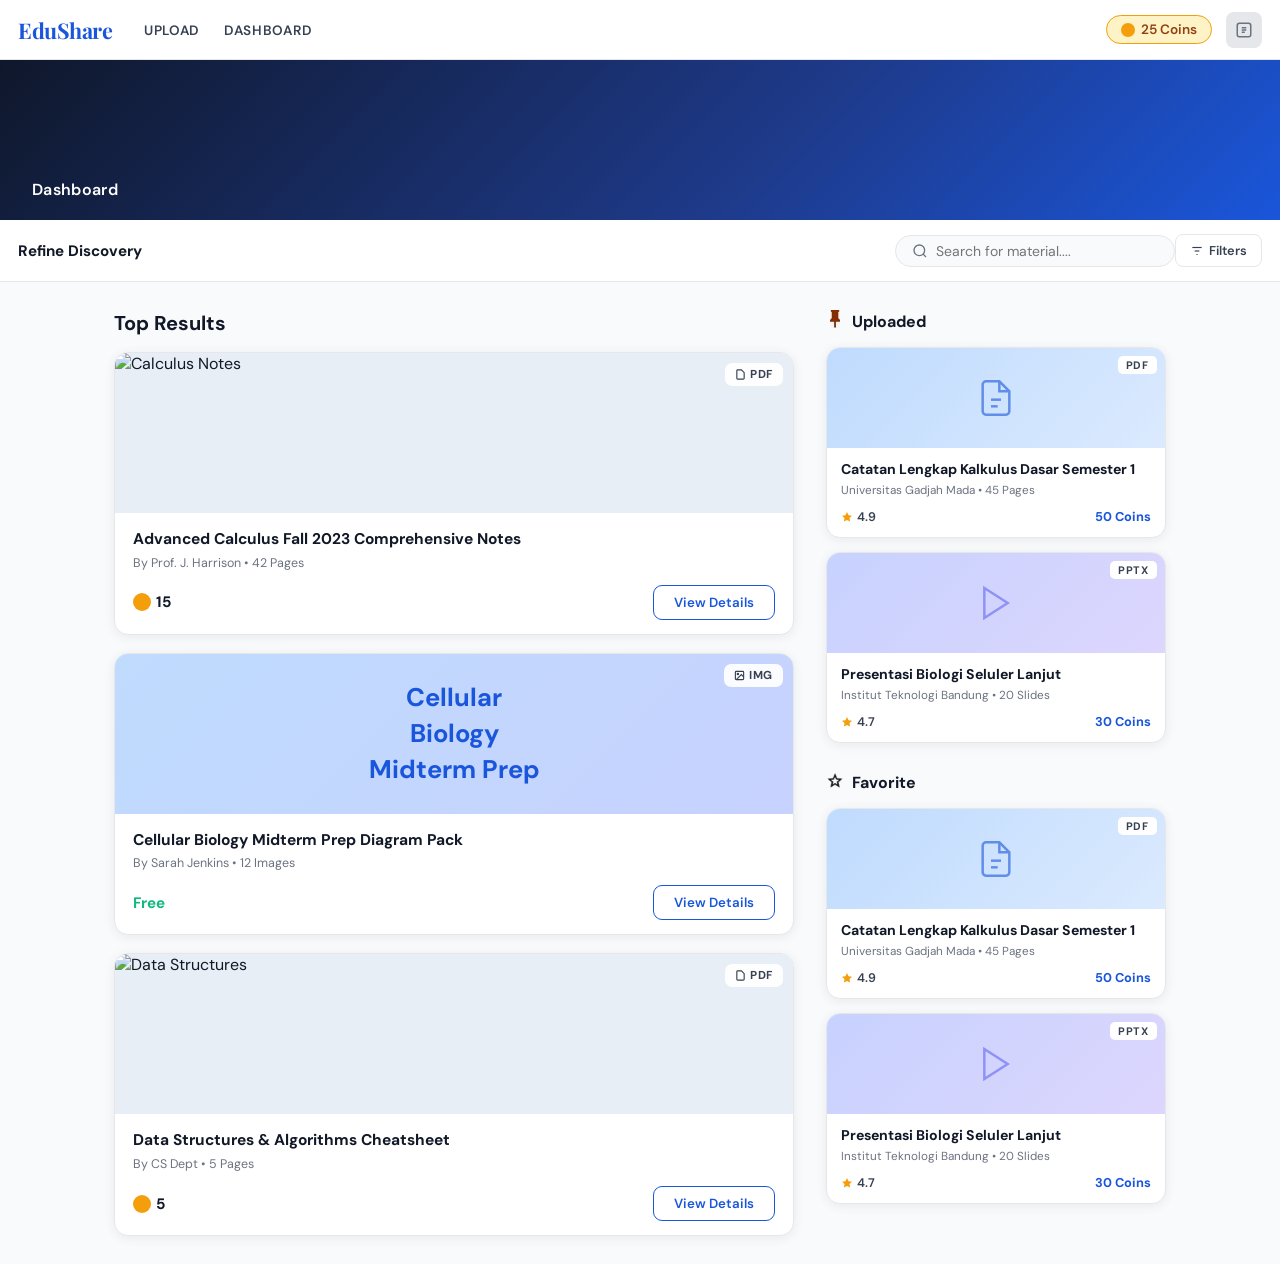
==== commit 5a95b6d5: "final init" ====
--- a/index.html
+++ b/index.html
@@ -58,7 +58,7 @@
         <svg width="16" height="16" fill="none" stroke="currentColor" stroke-width="2" viewBox="0 0 24 24">
           <circle cx="11" cy="11" r="8"/><line x1="21" y1="21" x2="16.65" y2="16.65"/>
         </svg>
-        <input type="text" placeholder="Cari materi..." id="mobileSearch"/>
+        <input type="text" placeholder="Search for material...." id="mobileSearch"/>
       </div>
       <div class="filter-btn-wrap">
         <button class="filters-btn" id="filterToggleBtn">
@@ -129,7 +129,7 @@
 
           <div class="panel-footer">
             <button class="btn-reset" id="resetBtn">Reset</button>
-            <button class="btn-apply" id="applyBtn">Terapkan Filter</button>
+            <button class="btn-apply" id="applyBtn">Apply Filter</button>
           </div>
         </div>
       </div>
@@ -166,7 +166,6 @@
         </div>
       </div>
 
-      <!-- Card 2 -->
       <div class="card" data-type="image" data-difficulty="beginner" data-jenjang="sd13">
         <div class="card-thumb">
           <div class="card-thumb-placeholder">
@@ -191,7 +190,6 @@
         </div>
       </div>
 
-      <!-- Card 3 -->
       <div class="card" data-type="pdf" data-difficulty="advanced" data-jenjang="smp">
         <div class="card-thumb">
           <img src="https://images.unsplash.com/photo-1542903660-eedba2cda473?w=600&q=60" alt="Data Structures"/>
@@ -215,7 +213,6 @@
     </div>
   </div>
 
-  <!-- Sidebar (desktop only) -->
   <div class="sidebar">
 
     <div>
@@ -233,13 +230,13 @@
           </div>
           <div class="s-card-body">
             <div class="s-card-title">Catatan Lengkap Kalkulus Dasar Semester 1</div>
-            <div class="s-card-meta">Universitas Gadjah Mada • 45 Halaman</div>
+            <div class="s-card-meta">Universitas Gadjah Mada • 45 Pages</div>
             <div class="s-card-footer">
               <div class="star-rating">
                 <svg width="12" height="12" fill="currentColor" viewBox="0 0 24 24"><path d="M12 2l3.09 6.26L22 9.27l-5 4.87 1.18 6.88L12 17.77l-6.18 3.25L7 14.14 2 9.27l6.91-1.01L12 2z"/></svg>
                 4.9
               </div>
-              <span class="koin-price">50 Koin</span>
+              <span class="koin-price">50 Coins</span>
             </div>
           </div>
         </div>
@@ -259,7 +256,7 @@
                 <svg width="12" height="12" fill="currentColor" viewBox="0 0 24 24"><path d="M12 2l3.09 6.26L22 9.27l-5 4.87 1.18 6.88L12 17.77l-6.18 3.25L7 14.14 2 9.27l6.91-1.01L12 2z"/></svg>
                 4.7
               </div>
-              <span class="koin-price">30 Koin</span>
+              <span class="koin-price">30 Coins</span>
             </div>
           </div>
         </div>
@@ -284,13 +281,13 @@
           </div>
           <div class="s-card-body">
             <div class="s-card-title">Catatan Lengkap Kalkulus Dasar Semester 1</div>
-            <div class="s-card-meta">Universitas Gadjah Mada • 45 Halaman</div>
+            <div class="s-card-meta">Universitas Gadjah Mada • 45 Pages</div>
             <div class="s-card-footer">
               <div class="star-rating">
                 <svg width="12" height="12" fill="currentColor" viewBox="0 0 24 24"><path d="M12 2l3.09 6.26L22 9.27l-5 4.87 1.18 6.88L12 17.77l-6.18 3.25L7 14.14 2 9.27l6.91-1.01L12 2z"/></svg>
                 4.9
               </div>
-              <span class="koin-price">50 Koin</span>
+              <span class="koin-price">50 Coins</span>
             </div>
           </div>
         </div>
@@ -310,7 +307,7 @@
                 <svg width="12" height="12" fill="currentColor" viewBox="0 0 24 24"><path d="M12 2l3.09 6.26L22 9.27l-5 4.87 1.18 6.88L12 17.77l-6.18 3.25L7 14.14 2 9.27l6.91-1.01L12 2z"/></svg>
                 4.7
               </div>
-              <span class="koin-price">30 Koin</span>
+              <span class="koin-price">30 Coins</span>
             </div>
           </div>
         </div>
